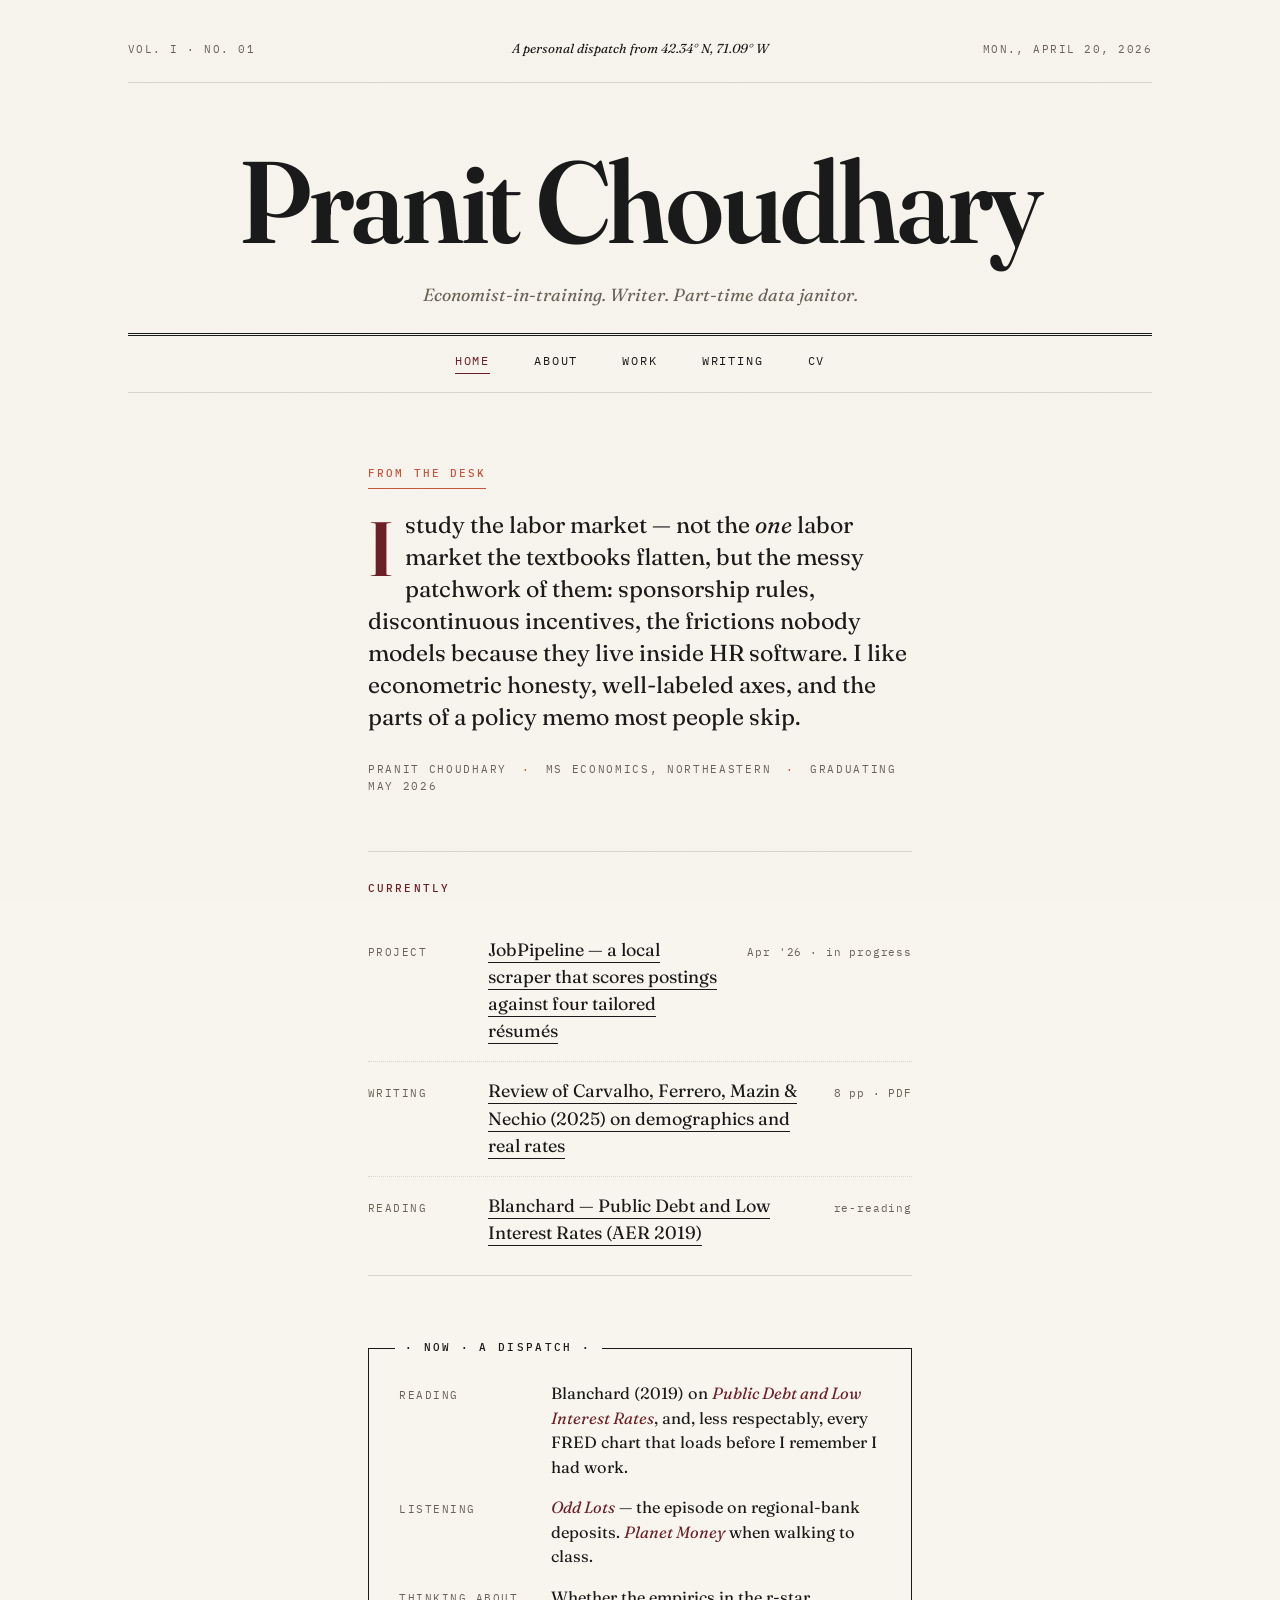
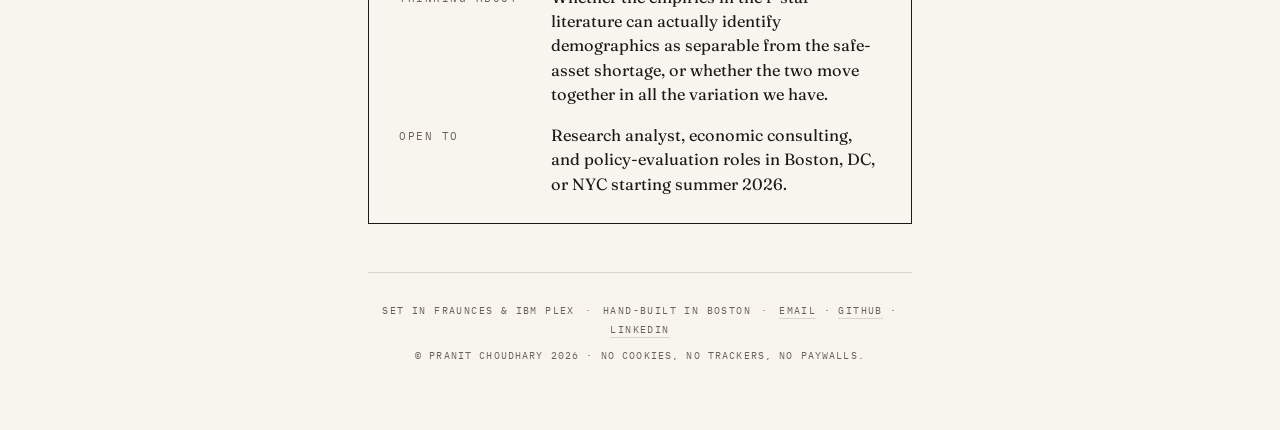
==== index.html @ f2d5e6e9 "Initial snapshot of site before edits" ====
<!DOCTYPE html>
<html lang="en">
<head>
  <meta charset="UTF-8">
  <meta name="viewport" content="width=device-width, initial-scale=1.0">
  <title>Pranit Choudhary — Economist-in-training</title>
  <meta name="description" content="Personal site of Pranit Choudhary. MS Economics, Northeastern University. Labor markets, policy evaluation, and the data infrastructure behind both.">
  <meta name="author" content="Pranit Choudhary">

  <link rel="preconnect" href="https://fonts.googleapis.com">
  <link rel="preconnect" href="https://fonts.gstatic.com" crossorigin>
  <link href="https://fonts.googleapis.com/css2?family=Fraunces:ital,opsz,wght@0,9..144,400;0,9..144,500;0,9..144,600;0,9..144,700;1,9..144,400;1,9..144,500&family=IBM+Plex+Mono:wght@400;500&family=IBM+Plex+Sans:wght@300;400;500;600&display=swap" rel="stylesheet">
  <link rel="stylesheet" href="assets/style.css">

  <style>
    /* ── nameplate (home only) ───────────────────────────────── */
    .nameplate {
      padding: 4rem 0 1.5rem;
      text-align: center;
      border-bottom: 3px double var(--ink);
      position: relative;
    }
    .nameplate h1 {
      font-family: var(--display);
      font-weight: 600;
      font-variation-settings: "opsz" 144, "SOFT" 30;
      font-size: clamp(3rem, 10vw, 7.25rem);
      line-height: 0.95;
      letter-spacing: -0.02em;
      display: inline-block;
      position: relative;
      cursor: help;
      padding-bottom: 0.25rem;
    }
    .nameplate h1 .tooltip {
      position: absolute;
      bottom: calc(100% + 0.6rem);
      left: 50%;
      transform: translate(-50%, 8px);
      background: var(--ink);
      color: var(--bg);
      padding: 0.7rem 1.1rem;
      font-family: var(--mono);
      font-size: 11px;
      font-weight: 400;
      text-transform: uppercase;
      letter-spacing: 0.1em;
      white-space: nowrap;
      opacity: 0;
      pointer-events: none;
      transition: opacity 220ms ease, transform 220ms ease;
      border-radius: 2px;
      box-shadow: 0 8px 24px rgba(26,26,26,0.18);
    }
    .nameplate h1 .tooltip::after {
      content: '';
      position: absolute;
      top: 100%;
      left: 50%;
      transform: translateX(-50%);
      border: 5px solid transparent;
      border-top-color: var(--ink);
      border-bottom: 0;
    }
    .nameplate h1 .tooltip .phonetic { color: var(--pop); letter-spacing: 0.14em; font-weight: 500; margin-right: 0.45rem; }
    .nameplate h1 .tooltip .rhyme { text-transform: none; letter-spacing: 0; font-family: var(--display); font-style: italic; font-size: 13px; color: var(--bg-warm); }
    .nameplate h1:hover .tooltip,
    .nameplate h1:focus .tooltip,
    .nameplate h1.is-tapped .tooltip {
      opacity: 1;
      transform: translate(-50%, 0);
    }
    .nameplate .standfirst {
      margin-top: 1.25rem;
      font-family: var(--display);
      font-style: italic;
      font-weight: 400;
      font-size: 1.1rem;
      color: var(--muted);
    }

    /* ── lede (home) ─────────────────────────────────────────── */
    .lede {
      max-width: var(--measure);
      margin: 4.5rem auto 3rem;
      position: relative;
    }
    .lede p.body {
      font-family: var(--display);
      font-size: 1.45rem;
      line-height: 1.38;
      font-weight: 400;
      color: var(--ink);
      hanging-punctuation: first last;
    }
    .lede p.body::first-letter {
      font-family: var(--display);
      font-weight: 600;
      font-size: 4.8rem;
      line-height: 0.85;
      float: left;
      padding: 0.45rem 0.7rem 0 0;
      color: var(--accent);
      font-variation-settings: "opsz" 144;
    }
    .lede em { font-style: italic; }
    .lede .byline {
      margin-top: 1.75rem;
      font-family: var(--mono);
      font-size: 10.5px;
      letter-spacing: 0.16em;
      text-transform: uppercase;
      color: var(--muted);
    }
    .lede .byline .dot { color: var(--pop); margin: 0 0.6em; }

    /* ── currently ───────────────────────────────────────────── */
    .currently {
      max-width: var(--measure);
      margin: 3.5rem auto;
      border-top: 1px solid var(--rule);
      border-bottom: 1px solid var(--rule);
      padding: 1.75rem 0 0.75rem;
    }
    .currently h2 {
      font-family: var(--mono);
      font-size: 10.5px;
      letter-spacing: 0.2em;
      text-transform: uppercase;
      color: var(--accent);
      font-weight: 500;
      margin-bottom: 1.5rem;
    }
    .currently ul { list-style: none; }
    .currently li {
      display: grid;
      grid-template-columns: 6rem 1fr auto;
      gap: 1.5rem;
      padding: 1rem 0;
      align-items: baseline;
      border-bottom: 1px dotted var(--rule);
    }
    .currently li:last-child { border-bottom: 0; }
    .currently .label {
      font-family: var(--mono);
      font-size: 10.5px;
      letter-spacing: 0.14em;
      text-transform: uppercase;
      color: var(--muted);
    }
    .currently .link a {
      font-family: var(--display);
      font-size: 1.12rem;
      line-height: 1.28;
      color: var(--ink);
      text-decoration: none;
      border-bottom: 1px solid var(--ink);
      padding-bottom: 1px;
      transition: color 150ms ease, border-color 150ms ease;
    }
    .currently .link a:hover { color: var(--pop); border-bottom-color: var(--pop); }
    .currently .meta {
      font-family: var(--mono);
      font-size: 10.5px;
      letter-spacing: 0.08em;
      color: var(--muted);
      white-space: nowrap;
    }

    /* ── NOW dispatch box ────────────────────────────────────── */
    .now {
      max-width: var(--measure);
      margin: 4.5rem auto 2rem;
      border: 1px solid var(--ink);
      background: var(--bg);
      position: relative;
    }
    .now::before {
      content: '· NOW · A DISPATCH ·';
      position: absolute;
      top: -0.65rem;
      left: 1.6rem;
      background: var(--bg);
      padding: 0 0.65rem;
      font-family: var(--mono);
      font-size: 10.5px;
      font-weight: 500;
      letter-spacing: 0.22em;
      color: var(--ink);
    }
    .now dl {
      display: grid;
      grid-template-columns: 8rem 1fr;
      gap: 1rem 1.5rem;
      padding: 2rem 1.9rem 1.7rem;
    }
    .now dt {
      font-family: var(--mono);
      font-size: 10.5px;
      text-transform: uppercase;
      letter-spacing: 0.14em;
      color: var(--muted);
      padding-top: 0.35rem;
    }
    .now dd {
      font-family: var(--display);
      font-size: 1.02rem;
      line-height: 1.5;
    }
    .now dd em { color: var(--accent); font-style: italic; }

    @media (max-width: 820px) {
      .lede { margin-top: 3rem; }
      .lede p.body { font-size: 1.25rem; }
      .lede p.body::first-letter { font-size: 3.8rem; padding-right: 0.55rem; }
    }
    @media (max-width: 560px) {
      .nameplate { padding-top: 2.5rem; }
      .currently li { grid-template-columns: 1fr; gap: 0.25rem; padding: 0.9rem 0; }
      .currently .meta { display: none; }
      .now dl { grid-template-columns: 1fr; gap: 0.15rem 0; padding: 1.75rem 1.3rem 1.3rem; }
      .now dt { padding-top: 0.8rem; }
      .now dt:first-child { padding-top: 0; }
      .nameplate h1 .tooltip { font-size: 10px; }
    }
  </style>
</head>
<body>
  <main class="page">

    <header class="masthead r-1" role="banner">
      <span class="folio">Vol. I · No. 01</span>
      <span class="motto">A personal dispatch from 42.34° N, 71.09° W</span>
      <span class="issue">Mon., April 20, 2026</span>
    </header>

    <section class="nameplate r-2" aria-label="Name">
      <h1 tabindex="0" aria-describedby="pronoun-tip">
        Pranit Choudhary<span class="tooltip" id="pronoun-tip" role="tooltip"><span class="phonetic">PRUH-neet</span><span class="rhyme">rhymes with &ldquo;elite&rdquo;</span></span>
      </h1>
      <p class="standfirst">Economist-in-training. Writer. Part-time data janitor.</p>
    </section>

    <nav class="nav r-3" aria-label="Primary">
      <a href="index.html" class="here">Home</a>
      <a href="about/index.html">About</a>
      <a href="work/index.html">Work</a>
      <a href="writing/index.html">Writing</a>
      <a href="cv/index.html">CV</a>
    </nav>

    <article class="lede r-4" aria-label="Introduction">
      <p class="kicker">From the desk</p>
      <p class="body">
        I study the labor market &mdash; not the <em>one</em> labor market the
        textbooks flatten, but the messy patchwork of them: sponsorship
        rules, discontinuous incentives, the frictions nobody models
        because they live inside HR software. I like econometric honesty,
        well-labeled axes, and the parts of a policy memo most people skip.
      </p>
      <p class="byline">
        Pranit Choudhary <span class="dot">·</span> MS Economics, Northeastern <span class="dot">·</span> Graduating May 2026
      </p>
    </article>

    <section class="currently r-5" aria-label="Currently">
      <h2>Currently</h2>
      <ul>
        <li>
          <span class="label">Project</span>
          <span class="link"><a href="work/jobpipeline/index.html">JobPipeline &mdash; a local scraper that scores postings against four tailored résumés</a></span>
          <span class="meta">Apr '26 · in progress</span>
        </li>
        <li>
          <span class="label">Writing</span>
          <span class="link"><a href="assets/writing-samples/review-cfmn-2025-demographics-real-rates.pdf" target="_blank" rel="noopener">Review of Carvalho, Ferrero, Mazin &amp; Nechio (2025) on demographics and real rates</a></span>
          <span class="meta">8 pp · PDF</span>
        </li>
        <li>
          <span class="label">Reading</span>
          <span class="link"><a href="https://www.aeaweb.org/articles?id=10.1257/aer.109.4.1197" target="_blank" rel="noopener">Blanchard &mdash; Public Debt and Low Interest Rates (AER 2019)</a></span>
          <span class="meta">re-reading</span>
        </li>
      </ul>
    </section>

    <section class="now r-6" aria-label="Now">
      <dl>
        <dt>Reading</dt>
        <dd>Blanchard (2019) on <em>Public Debt and Low Interest Rates</em>, and, less respectably, every FRED chart that loads before I remember I had work.</dd>

        <dt>Listening</dt>
        <dd><em>Odd Lots</em> &mdash; the episode on regional-bank deposits. <em>Planet Money</em> when walking to class.</dd>

        <dt>Thinking about</dt>
        <dd>Whether the empirics in the r-star literature can actually identify demographics as separable from the safe-asset shortage, or whether the two move together in all the variation we have.</dd>

        <dt>Open to</dt>
        <dd>Research analyst, economic consulting, and policy-evaluation roles in Boston, DC, or NYC starting summer 2026.</dd>
      </dl>
    </section>

    <footer class="colophon r-7" role="contentinfo">
      <p>
        Set in Fraunces &amp; IBM Plex <span class="pop">·</span>
        Hand-built in Boston <span class="pop">·</span>
        <a href="mailto:pranitchoudhary17dec@gmail.com">Email</a> ·
        <a href="https://github.com/Pranit-jpeg" target="_blank" rel="noopener">GitHub</a> ·
        <a href="https://www.linkedin.com/in/pranit-choudhary-744ba5216" target="_blank" rel="noopener">LinkedIn</a>
      </p>
      <span class="small">© Pranit Choudhary 2026 · No cookies, no trackers, no paywalls.</span>
    </footer>

  </main>

  <script>
    (function () {
      const h1 = document.querySelector('.nameplate h1');
      if (!h1) return;
      h1.addEventListener('click', (e) => { e.preventDefault(); h1.classList.toggle('is-tapped'); });
      document.addEventListener('click', (e) => { if (!h1.contains(e.target)) h1.classList.remove('is-tapped'); });
      h1.addEventListener('keydown', (e) => { if (e.key === 'Escape') h1.classList.remove('is-tapped'); });
    })();
  </script>
</body>
</html>
---- assets/style.css ----
/* ─────────────────────────────────────────────────────────────
   Pranit Choudhary — shared stylesheet
   Editorial / publication feel: Fraunces + IBM Plex.
   Loaded by every page. Page-specific components are inline.
   ───────────────────────────────────────────────────────────── */

:root {
  --bg:        #F8F5EE;
  --bg-warm:   #F1ECE0;
  --ink:       #1A1A1A;
  --muted:     #6B6257;
  --rule:      rgba(26, 26, 26, 0.14);
  --rule-soft: rgba(26, 26, 26, 0.08);
  --accent:    #6B2028;   /* burgundy */
  --pop:       #C8553D;   /* terracotta */

  --display: 'Fraunces', 'Times New Roman', Georgia, serif;
  --sans:    'IBM Plex Sans', -apple-system, BlinkMacSystemFont, system-ui, sans-serif;
  --mono:    'IBM Plex Mono', 'SF Mono', 'Menlo', monospace;

  --measure: 34rem;
  --page:    64rem;
}

*, *::before, *::after { box-sizing: border-box; margin: 0; padding: 0; }

html { scroll-behavior: smooth; }

body {
  background: var(--bg);
  color: var(--ink);
  font-family: var(--sans);
  font-size: 17px;
  line-height: 1.6;
  font-weight: 400;
  -webkit-font-smoothing: antialiased;
  -moz-osx-font-smoothing: grayscale;
  text-rendering: optimizeLegibility;
  padding: 2rem 2rem 4rem;
  min-height: 100vh;
  position: relative;
}

body::before {
  content: '';
  position: fixed;
  inset: 0;
  pointer-events: none;
  opacity: 0.35;
  mix-blend-mode: multiply;
  background-image: url("data:image/svg+xml;utf8,<svg xmlns='http://www.w3.org/2000/svg' width='180' height='180'><filter id='n'><feTurbulence type='fractalNoise' baseFrequency='0.85' numOctaves='2' stitchTiles='stitch'/><feColorMatrix values='0 0 0 0 0.08  0 0 0 0 0.08  0 0 0 0 0.08  0 0 0 0.045 0'/></filter><rect width='180' height='180' filter='url(%23n)'/></svg>");
  z-index: 1;
}

.page {
  max-width: var(--page);
  margin: 0 auto;
  position: relative;
  z-index: 2;
}

a { color: inherit; }
::selection { background: var(--accent); color: var(--bg); }
:focus-visible { outline: 2px solid var(--pop); outline-offset: 4px; border-radius: 2px; }

/* ── masthead ───────────────────────────────────────────────── */
.masthead {
  padding: 0.4rem 0 1.4rem;
  border-bottom: 1px solid var(--rule);
  display: grid;
  grid-template-columns: 1fr auto 1fr;
  gap: 1.5rem;
  align-items: baseline;
  font-family: var(--mono);
  font-size: 10.5px;
  letter-spacing: 0.14em;
  text-transform: uppercase;
  color: var(--muted);
}
.masthead .folio { justify-self: start; }
.masthead .motto {
  justify-self: center;
  font-family: var(--display);
  font-style: italic;
  font-size: 13px;
  font-weight: 400;
  text-transform: none;
  letter-spacing: 0;
  color: var(--ink);
}
.masthead .issue { justify-self: end; }

/* ── nav ────────────────────────────────────────────────────── */
nav.nav {
  padding: 1rem 0 1.1rem;
  display: flex;
  justify-content: center;
  gap: 2.75rem;
  border-bottom: 1px solid var(--rule);
  font-family: var(--mono);
  font-size: 11.5px;
  text-transform: uppercase;
  letter-spacing: 0.16em;
}
nav.nav a {
  text-decoration: none;
  color: var(--ink);
  padding-bottom: 3px;
  border-bottom: 1px solid transparent;
  transition: border-color 150ms ease, color 150ms ease;
}
nav.nav a:hover { color: var(--accent); border-bottom-color: var(--accent); }
nav.nav a.here  { color: var(--accent); border-bottom-color: var(--accent); }

/* ── kicker (small-caps section labels) ─────────────────────── */
.kicker {
  font-family: var(--mono);
  font-size: 10.5px;
  font-weight: 500;
  letter-spacing: 0.2em;
  text-transform: uppercase;
  color: var(--pop);
  padding-bottom: 0.4rem;
  border-bottom: 1px solid currentColor;
  width: fit-content;
  margin-bottom: 1.25rem;
}
.kicker.ink { color: var(--ink); }
.kicker.accent { color: var(--accent); }
.kicker.plain { border-bottom: 0; padding-bottom: 0; }

/* ── page heading (for inner pages) ─────────────────────────── */
.page-head {
  max-width: var(--measure);
  margin: 4rem auto 2.5rem;
  text-align: left;
  border-bottom: 2px solid var(--ink);
  padding-bottom: 1.25rem;
}
.page-head .eyebrow {
  font-family: var(--mono);
  font-size: 10.5px;
  letter-spacing: 0.2em;
  text-transform: uppercase;
  color: var(--pop);
  margin-bottom: 0.85rem;
}
.page-head h1 {
  font-family: var(--display);
  font-weight: 600;
  font-variation-settings: "opsz" 144, "SOFT" 30;
  font-size: clamp(2.4rem, 6vw, 4rem);
  line-height: 0.98;
  letter-spacing: -0.02em;
  color: var(--ink);
}
.page-head .dek {
  margin-top: 1rem;
  font-family: var(--display);
  font-style: italic;
  font-weight: 400;
  font-size: 1.15rem;
  line-height: 1.45;
  color: var(--muted);
  max-width: 30rem;
}

/* ── long-form prose ───────────────────────────────────────── */
.prose {
  max-width: var(--measure);
  margin: 0 auto 2.5rem;
  font-family: var(--display);
  font-size: 1.08rem;
  line-height: 1.62;
  color: var(--ink);
}
.prose > p + p { margin-top: 1.1rem; }
.prose h2 {
  font-family: var(--display);
  font-weight: 600;
  font-size: 1.55rem;
  line-height: 1.2;
  margin: 2.5rem 0 0.85rem;
  color: var(--ink);
  letter-spacing: -0.01em;
}
.prose h3 {
  font-family: var(--mono);
  font-size: 10.5px;
  font-weight: 500;
  letter-spacing: 0.2em;
  text-transform: uppercase;
  color: var(--pop);
  margin: 2rem 0 0.6rem;
}
.prose em { font-style: italic; }
.prose strong { font-weight: 600; color: var(--accent); }
.prose a { color: var(--ink); text-decoration: none; border-bottom: 1px solid var(--ink); padding-bottom: 1px; transition: color 150ms ease, border-color 150ms ease; }
.prose a:hover { color: var(--pop); border-bottom-color: var(--pop); }
.prose ul, .prose ol { margin: 1rem 0 1rem 1.4rem; }
.prose li { margin-bottom: 0.4rem; }
.prose code {
  font-family: var(--mono);
  font-size: 0.88em;
  background: var(--bg-warm);
  padding: 0.1em 0.4em;
  border-radius: 2px;
}
.prose blockquote.pull {
  margin: 2.5rem -1.5rem;
  padding: 1.25rem 1.75rem;
  border-left: 3px solid var(--pop);
  font-family: var(--display);
  font-style: italic;
  font-size: 1.4rem;
  line-height: 1.35;
  color: var(--accent);
}

.prose-lede p:first-of-type::first-letter {
  font-family: var(--display);
  font-weight: 600;
  font-size: 4.2rem;
  line-height: 0.85;
  float: left;
  padding: 0.45rem 0.7rem 0 0;
  color: var(--accent);
  font-variation-settings: "opsz" 144;
}

/* ── teaser list (Work / Writing indexes) ───────────────────── */
.teaser-list {
  max-width: var(--measure);
  margin: 0 auto;
  list-style: none;
}
.teaser {
  padding: 2rem 0;
  border-bottom: 1px solid var(--rule);
  display: block;
  text-decoration: none;
  color: inherit;
  transition: background-color 180ms ease;
}
.teaser:last-child { border-bottom: 0; }
.teaser:hover { background: var(--bg-warm); margin: 0 -1rem; padding-left: 1rem; padding-right: 1rem; }
.teaser .tlabel {
  font-family: var(--mono);
  font-size: 10.5px;
  letter-spacing: 0.2em;
  text-transform: uppercase;
  color: var(--pop);
  margin-bottom: 0.65rem;
  display: flex;
  gap: 0.8rem;
  align-items: baseline;
}
.teaser .tlabel .date { color: var(--muted); letter-spacing: 0.12em; }
.teaser h3 {
  font-family: var(--display);
  font-weight: 600;
  font-size: 1.55rem;
  line-height: 1.18;
  letter-spacing: -0.01em;
  margin-bottom: 0.6rem;
  color: var(--ink);
  transition: color 150ms ease;
}
.teaser:hover h3 { color: var(--accent); }
.teaser .tdek {
  font-family: var(--display);
  font-style: italic;
  font-size: 1.05rem;
  line-height: 1.45;
  color: var(--muted);
}
.teaser .tarrow {
  display: inline-block;
  margin-top: 0.85rem;
  font-family: var(--mono);
  font-size: 10.5px;
  letter-spacing: 0.2em;
  text-transform: uppercase;
  color: var(--accent);
  transition: transform 180ms ease;
}
.teaser:hover .tarrow { transform: translateX(4px); }

/* ── colophon / footer ─────────────────────────────────────── */
.colophon {
  max-width: var(--measure);
  margin: 3rem auto 0;
  padding-top: 1.75rem;
  border-top: 1px solid var(--rule);
  font-family: var(--mono);
  font-size: 10px;
  line-height: 1.9;
  letter-spacing: 0.14em;
  text-transform: uppercase;
  color: var(--muted);
  text-align: center;
}
.colophon a {
  color: var(--muted);
  text-decoration: none;
  border-bottom: 1px solid var(--rule);
  padding-bottom: 1px;
  transition: color 150ms ease, border-color 150ms ease;
}
.colophon a:hover { color: var(--accent); border-bottom-color: var(--accent); }
.colophon .pop { color: var(--pop); margin: 0 0.3em; }
.colophon .small { display: block; margin-top: 0.5rem; font-size: 9.5px; letter-spacing: 0.12em; }

/* ── animation ─────────────────────────────────────────────── */
@keyframes rise {
  from { opacity: 0; transform: translateY(10px); }
  to   { opacity: 1; transform: translateY(0); }
}
.r-1 { animation: rise 700ms ease-out both; }
.r-2 { animation: rise 700ms 80ms  ease-out both; }
.r-3 { animation: rise 700ms 160ms ease-out both; }
.r-4 { animation: rise 700ms 260ms ease-out both; }
.r-5 { animation: rise 700ms 360ms ease-out both; }
.r-6 { animation: rise 700ms 460ms ease-out both; }
.r-7 { animation: rise 700ms 540ms ease-out both; }
.r-8 { animation: rise 700ms 620ms ease-out both; }
.r-9 { animation: rise 700ms 700ms ease-out both; }

@media (prefers-reduced-motion: reduce) {
  * { animation: none !important; transition: none !important; }
}

/* ── responsive base ───────────────────────────────────────── */
@media (max-width: 820px) {
  .masthead { grid-template-columns: 1fr; gap: 0.4rem; text-align: center; }
  .masthead .folio, .masthead .issue { justify-self: center; }
  nav.nav { gap: 1.4rem; flex-wrap: wrap; }
  .page-head { margin-top: 2.5rem; }
  .prose { font-size: 1rem; }
  .prose blockquote.pull { margin: 2rem 0; font-size: 1.2rem; }
  .teaser:hover { margin: 0; padding-left: 0; padding-right: 0; }
}
@media (max-width: 560px) {
  body { padding: 1.25rem 1.25rem 3rem; font-size: 16px; }
  .page-head h1 { font-size: 2.2rem; }
  .teaser h3 { font-size: 1.3rem; }
  .prose-lede p:first-of-type::first-letter { font-size: 3.4rem; padding-right: 0.55rem; }
}
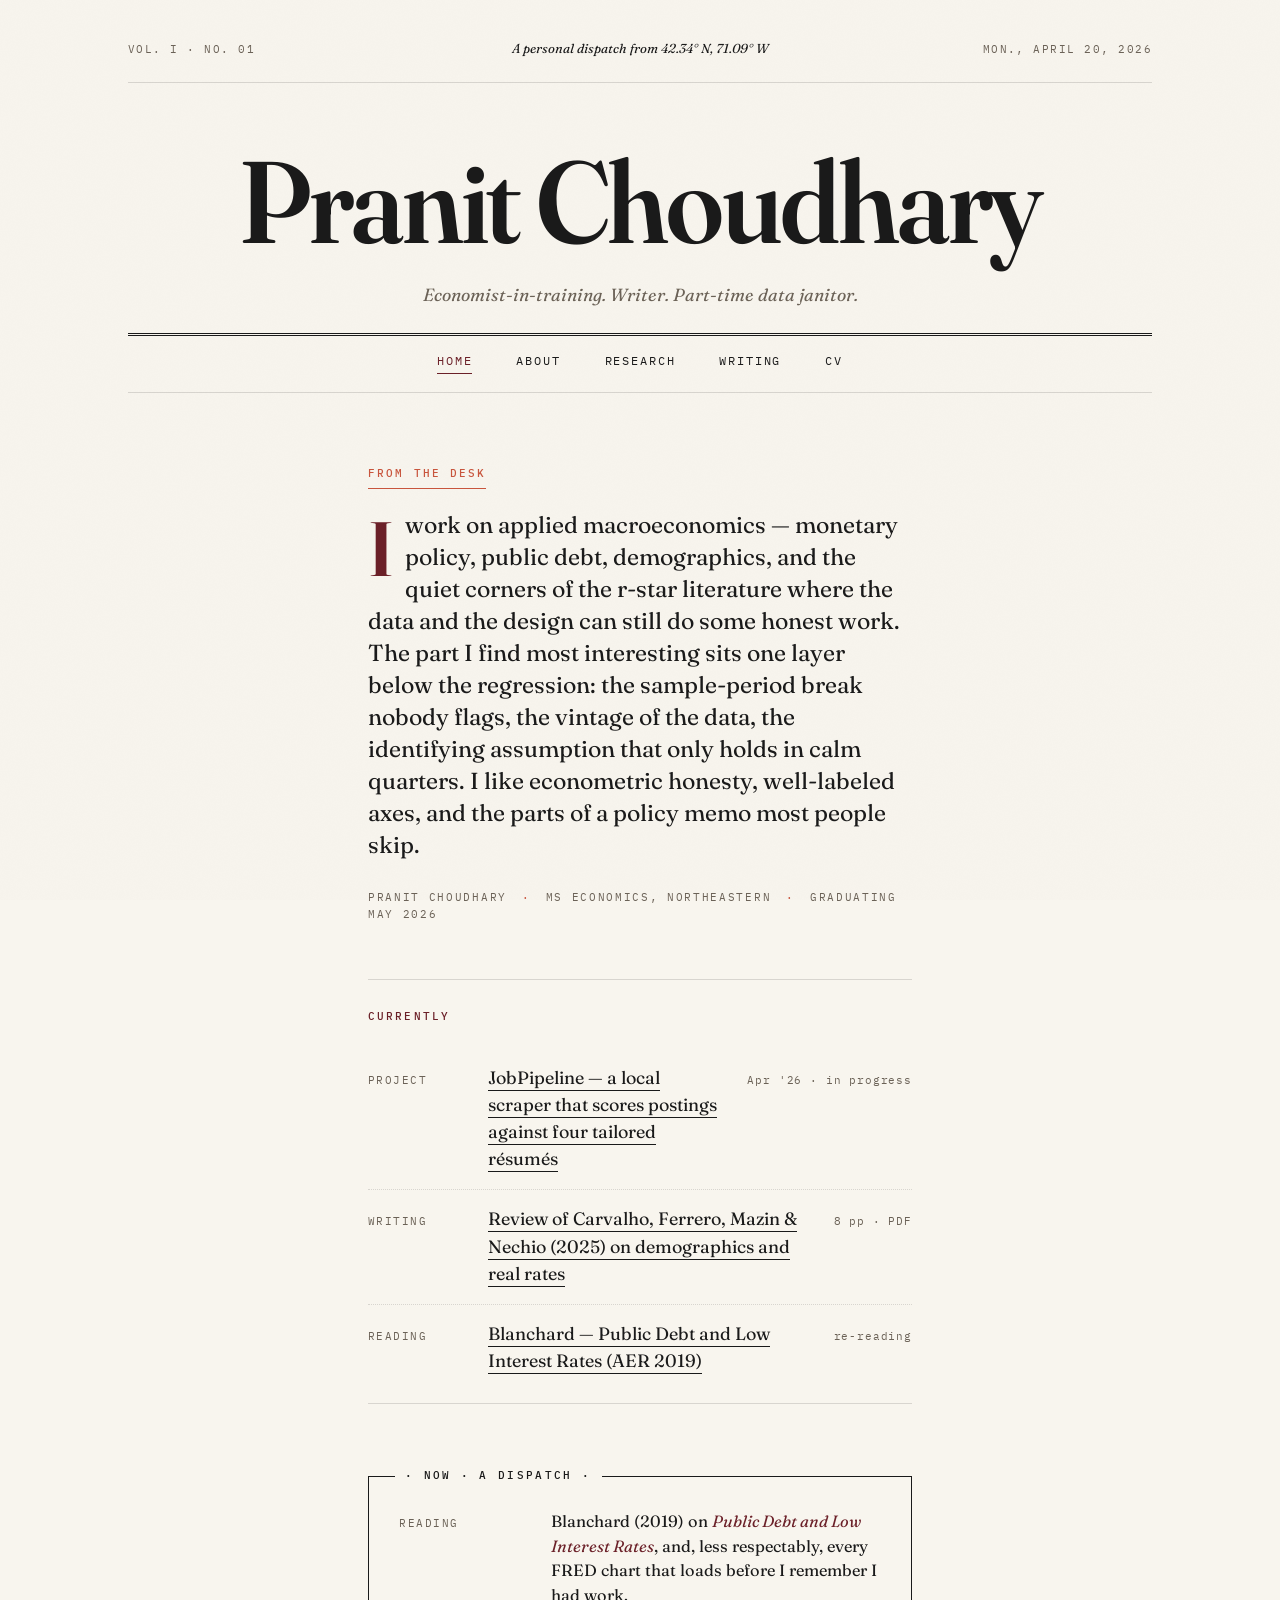
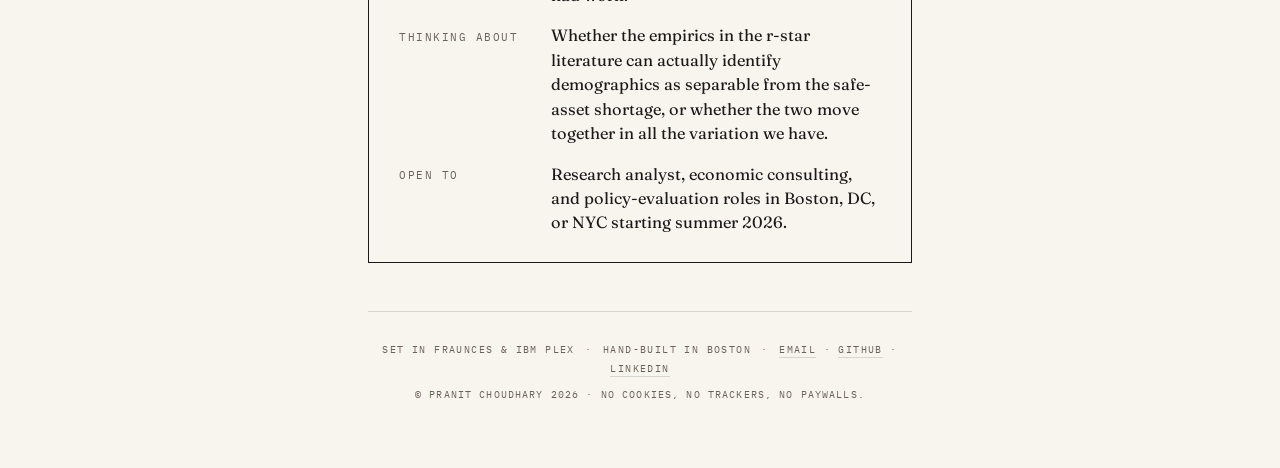
==== commit 650875a1: "Landing: broaden lede to applied macro, remove Listening from dispatch Rewrites the "From the desk" " ====
--- a/index.html
+++ b/index.html
@@ -244,7 +244,7 @@
     <nav class="nav r-3" aria-label="Primary">
       <a href="index.html" class="here">Home</a>
       <a href="about/index.html">About</a>
-      <a href="work/index.html">Work</a>
+      <a href="research/index.html">Research</a>
       <a href="writing/index.html">Writing</a>
       <a href="cv/index.html">CV</a>
     </nav>
@@ -252,11 +252,14 @@
     <article class="lede r-4" aria-label="Introduction">
       <p class="kicker">From the desk</p>
       <p class="body">
-        I study the labor market &mdash; not the <em>one</em> labor market the
-        textbooks flatten, but the messy patchwork of them: sponsorship
-        rules, discontinuous incentives, the frictions nobody models
-        because they live inside HR software. I like econometric honesty,
-        well-labeled axes, and the parts of a policy memo most people skip.
+        I work on applied macroeconomics &mdash; monetary policy, public
+        debt, demographics, and the quiet corners of the r-star literature
+        where the data and the design can still do some honest work. The
+        part I find most interesting sits one layer below the regression:
+        the sample-period break nobody flags, the vintage of the data, the
+        identifying assumption that only holds in calm quarters. I like
+        econometric honesty, well-labeled axes, and the parts of a policy
+        memo most people skip.
       </p>
       <p class="byline">
         Pranit Choudhary <span class="dot">·</span> MS Economics, Northeastern <span class="dot">·</span> Graduating May 2026
@@ -268,7 +271,7 @@
       <ul>
         <li>
           <span class="label">Project</span>
-          <span class="link"><a href="work/jobpipeline/index.html">JobPipeline &mdash; a local scraper that scores postings against four tailored résumés</a></span>
+          <span class="link"><a href="research/jobpipeline/index.html">JobPipeline &mdash; a local scraper that scores postings against four tailored résumés</a></span>
           <span class="meta">Apr '26 · in progress</span>
         </li>
         <li>
@@ -289,9 +292,6 @@
         <dt>Reading</dt>
         <dd>Blanchard (2019) on <em>Public Debt and Low Interest Rates</em>, and, less respectably, every FRED chart that loads before I remember I had work.</dd>
 
-        <dt>Listening</dt>
-        <dd><em>Odd Lots</em> &mdash; the episode on regional-bank deposits. <em>Planet Money</em> when walking to class.</dd>
-
         <dt>Thinking about</dt>
         <dd>Whether the empirics in the r-star literature can actually identify demographics as separable from the safe-asset shortage, or whether the two move together in all the variation we have.</dd>
 
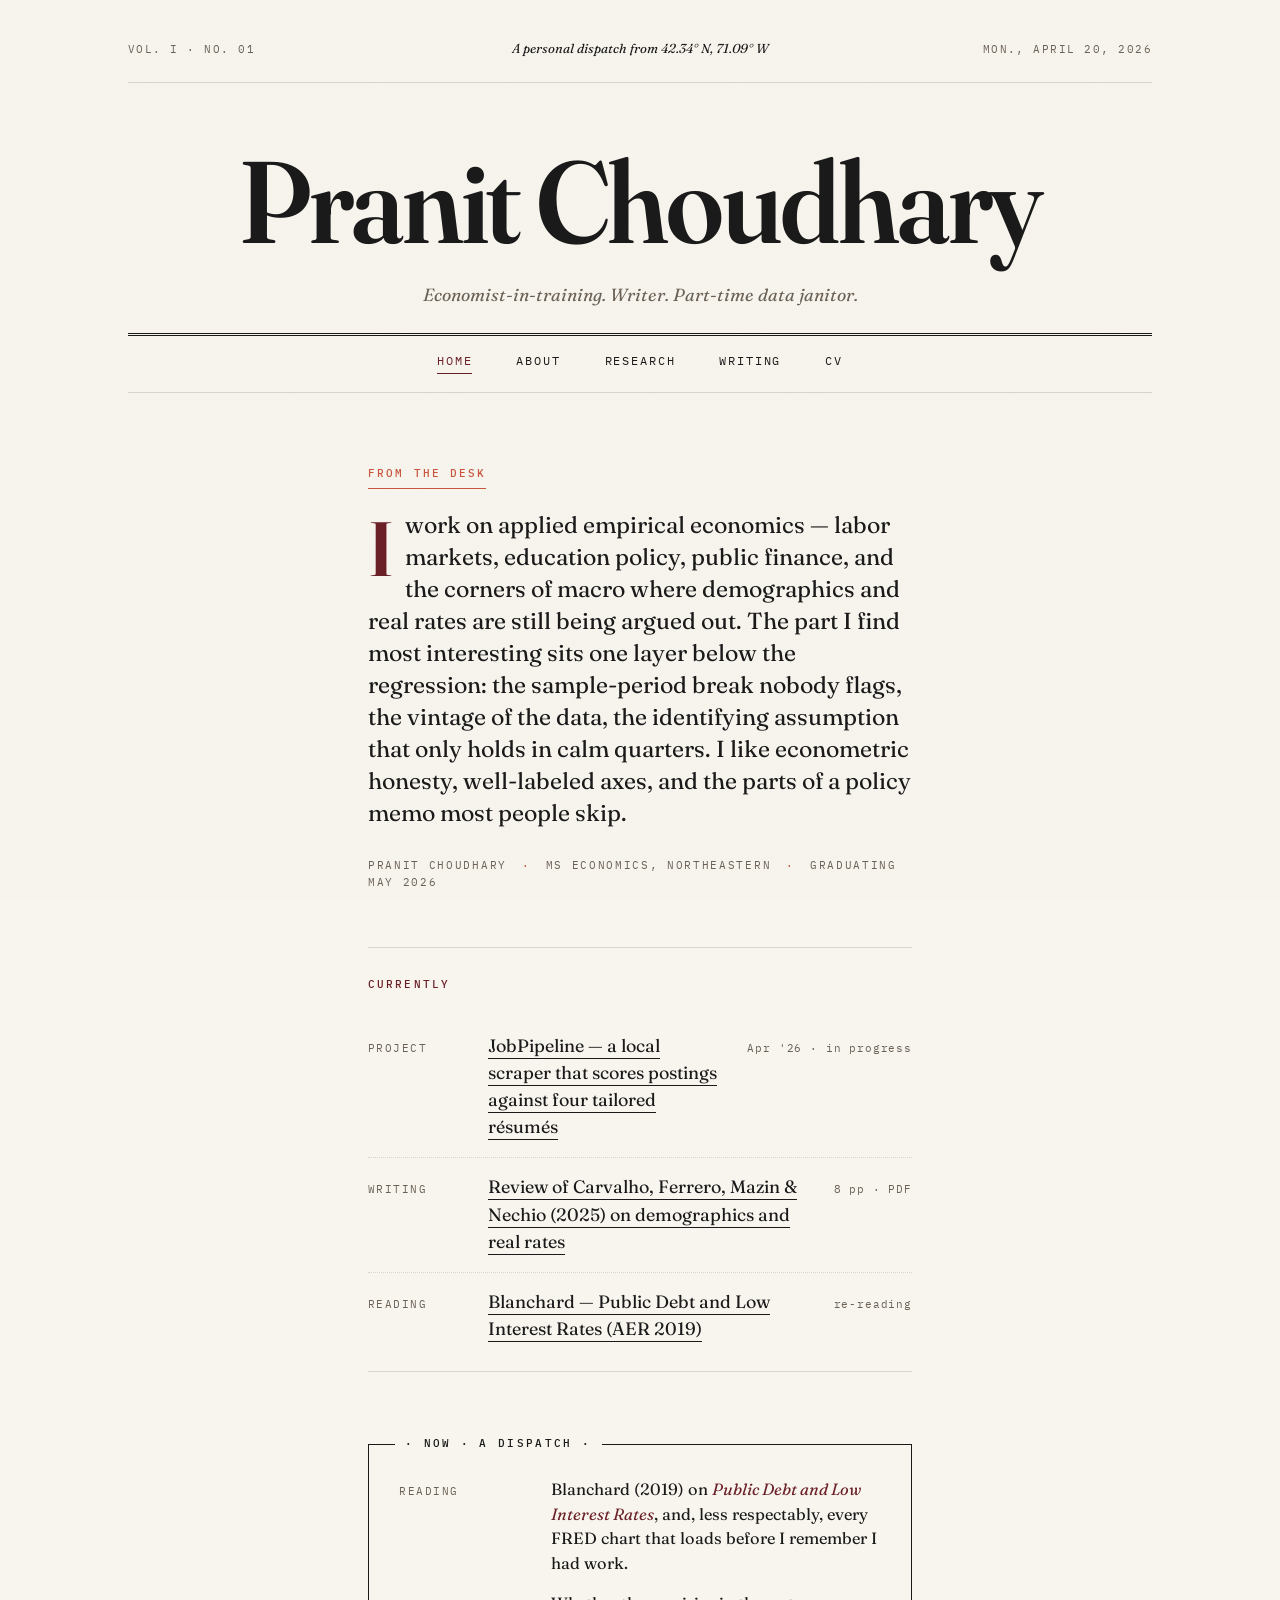
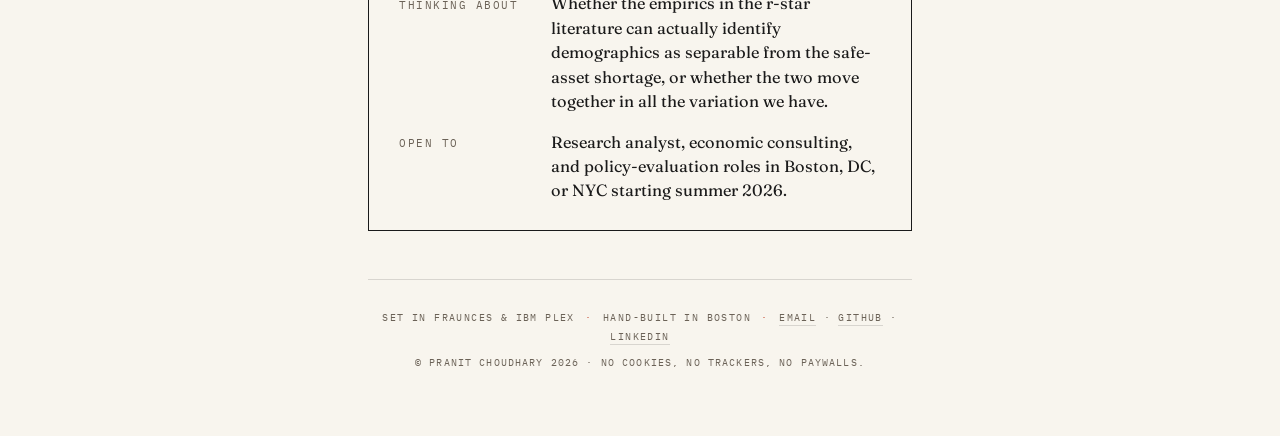
==== commit 6b49907f: "Accuracy fixes: lede scope, API framing, output parsing language Lede: revert from applied-macro fra" ====
--- a/index.html
+++ b/index.html
@@ -252,11 +252,11 @@
     <article class="lede r-4" aria-label="Introduction">
       <p class="kicker">From the desk</p>
       <p class="body">
-        I work on applied macroeconomics &mdash; monetary policy, public
-        debt, demographics, and the quiet corners of the r-star literature
-        where the data and the design can still do some honest work. The
-        part I find most interesting sits one layer below the regression:
-        the sample-period break nobody flags, the vintage of the data, the
+        I work on applied empirical economics &mdash; labor markets,
+        education policy, public finance, and the corners of macro where
+        demographics and real rates are still being argued out. The part
+        I find most interesting sits one layer below the regression: the
+        sample-period break nobody flags, the vintage of the data, the
         identifying assumption that only holds in calm quarters. I like
         econometric honesty, well-labeled axes, and the parts of a policy
         memo most people skip.
--- a/assets/style.css
+++ b/assets/style.css
@@ -228,7 +228,7 @@
   font-variation-settings: "opsz" 144;
 }
 
-/* ── teaser list (Work / Writing indexes) ───────────────────── */
+/* ── teaser list (Research / Writing indexes) ───────────────── */
 .teaser-list {
   max-width: var(--measure);
   margin: 0 auto;
